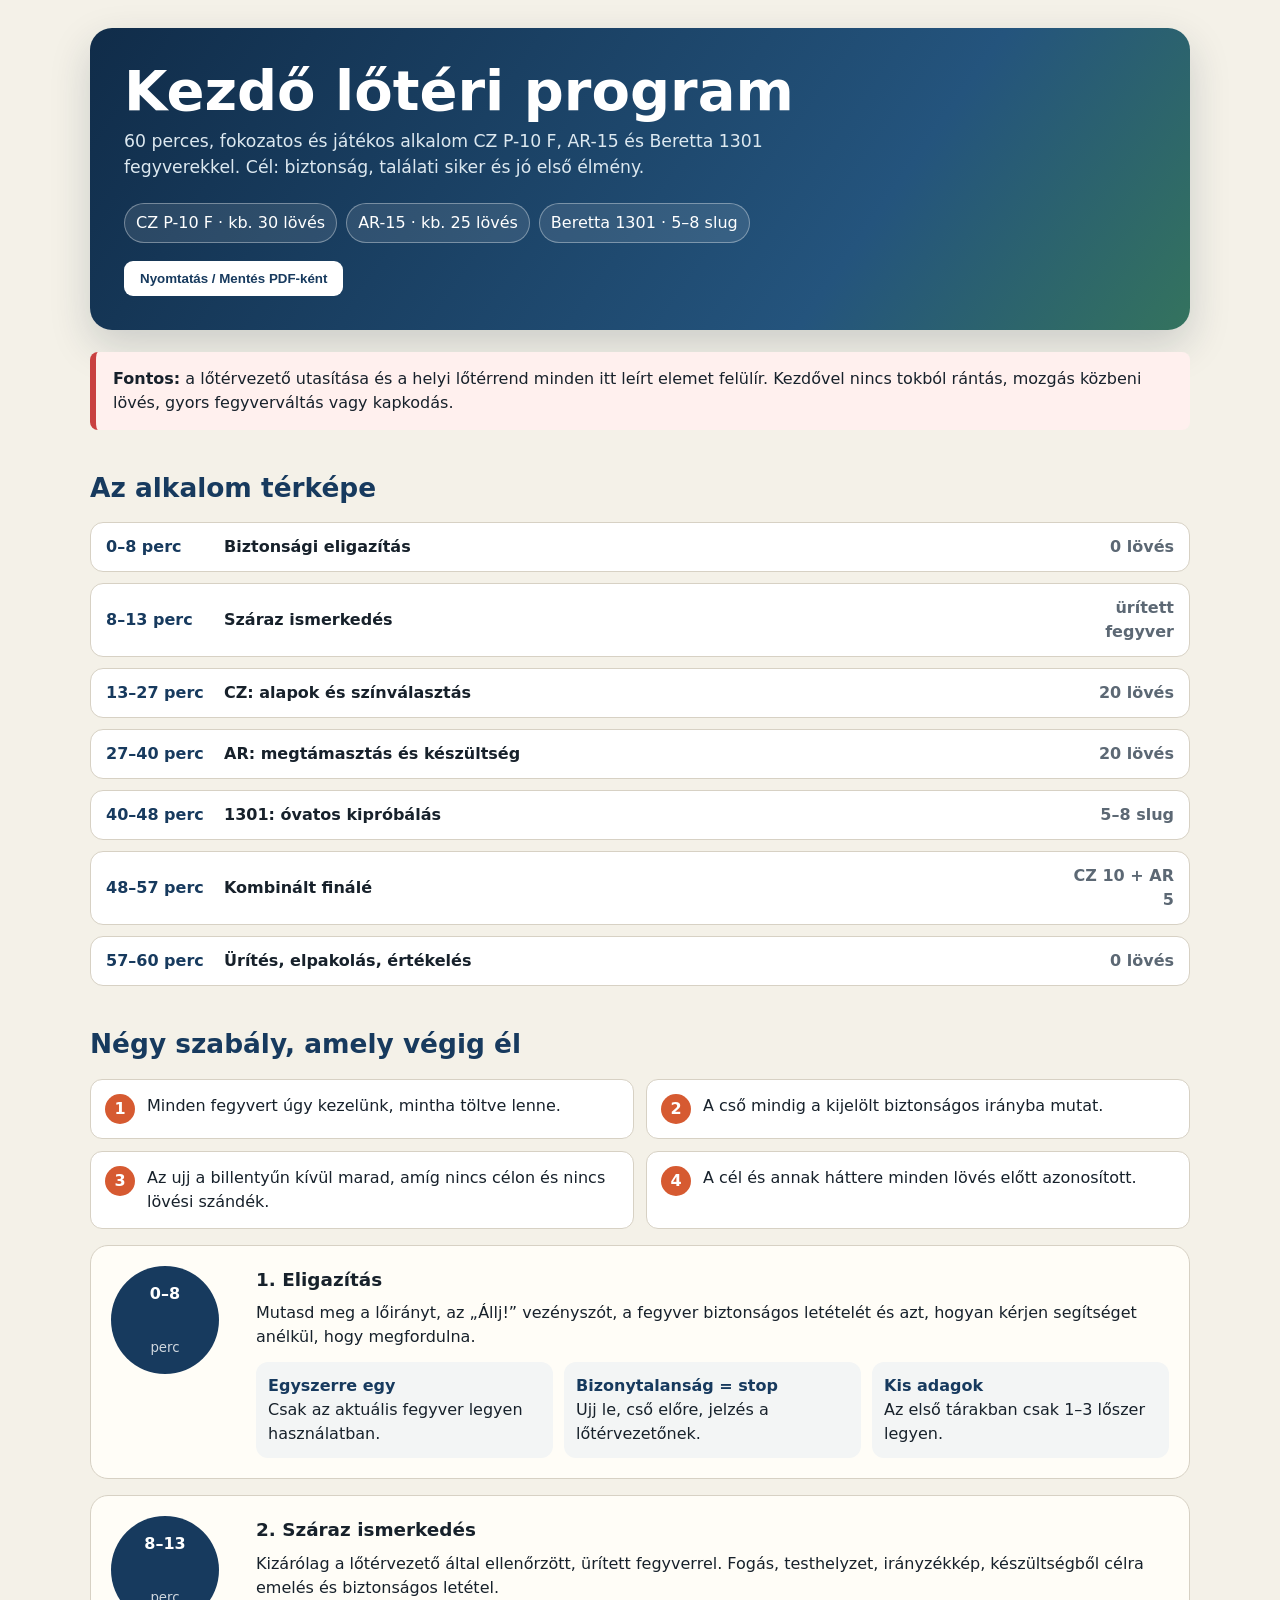
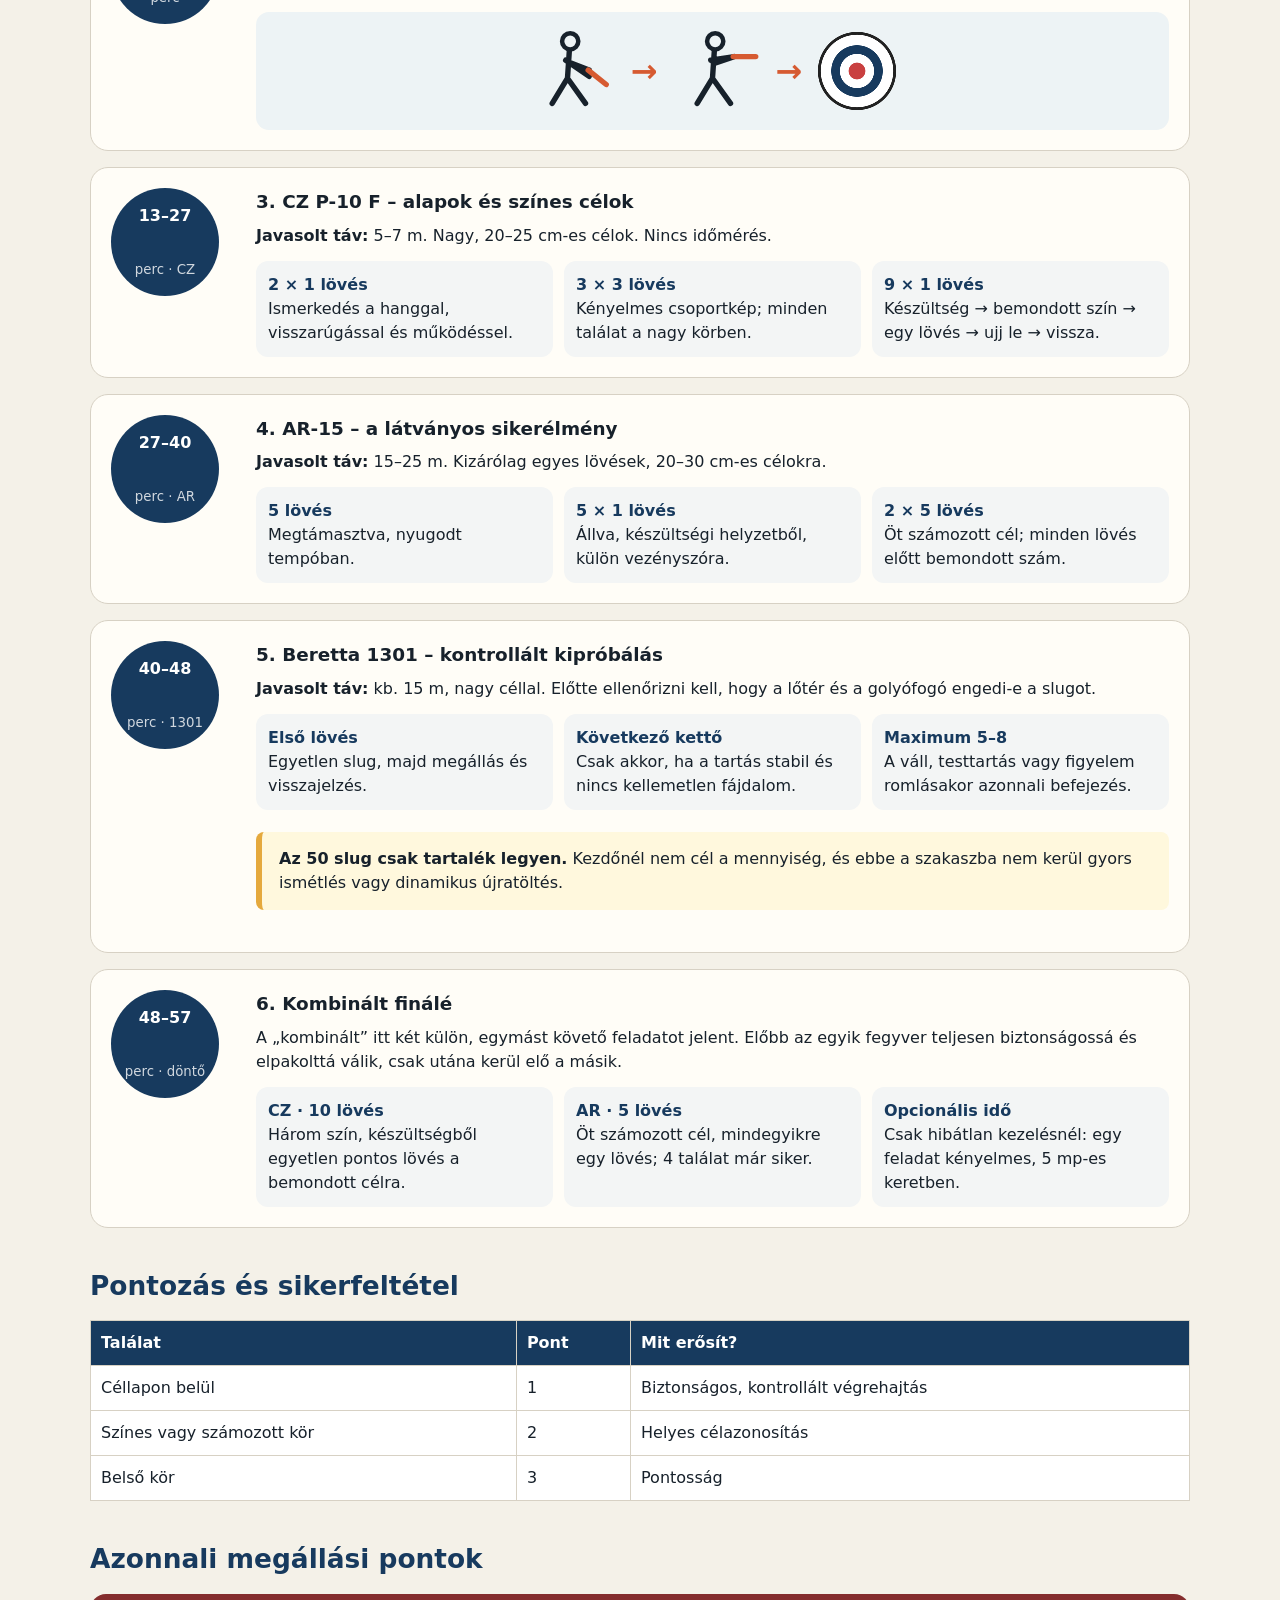
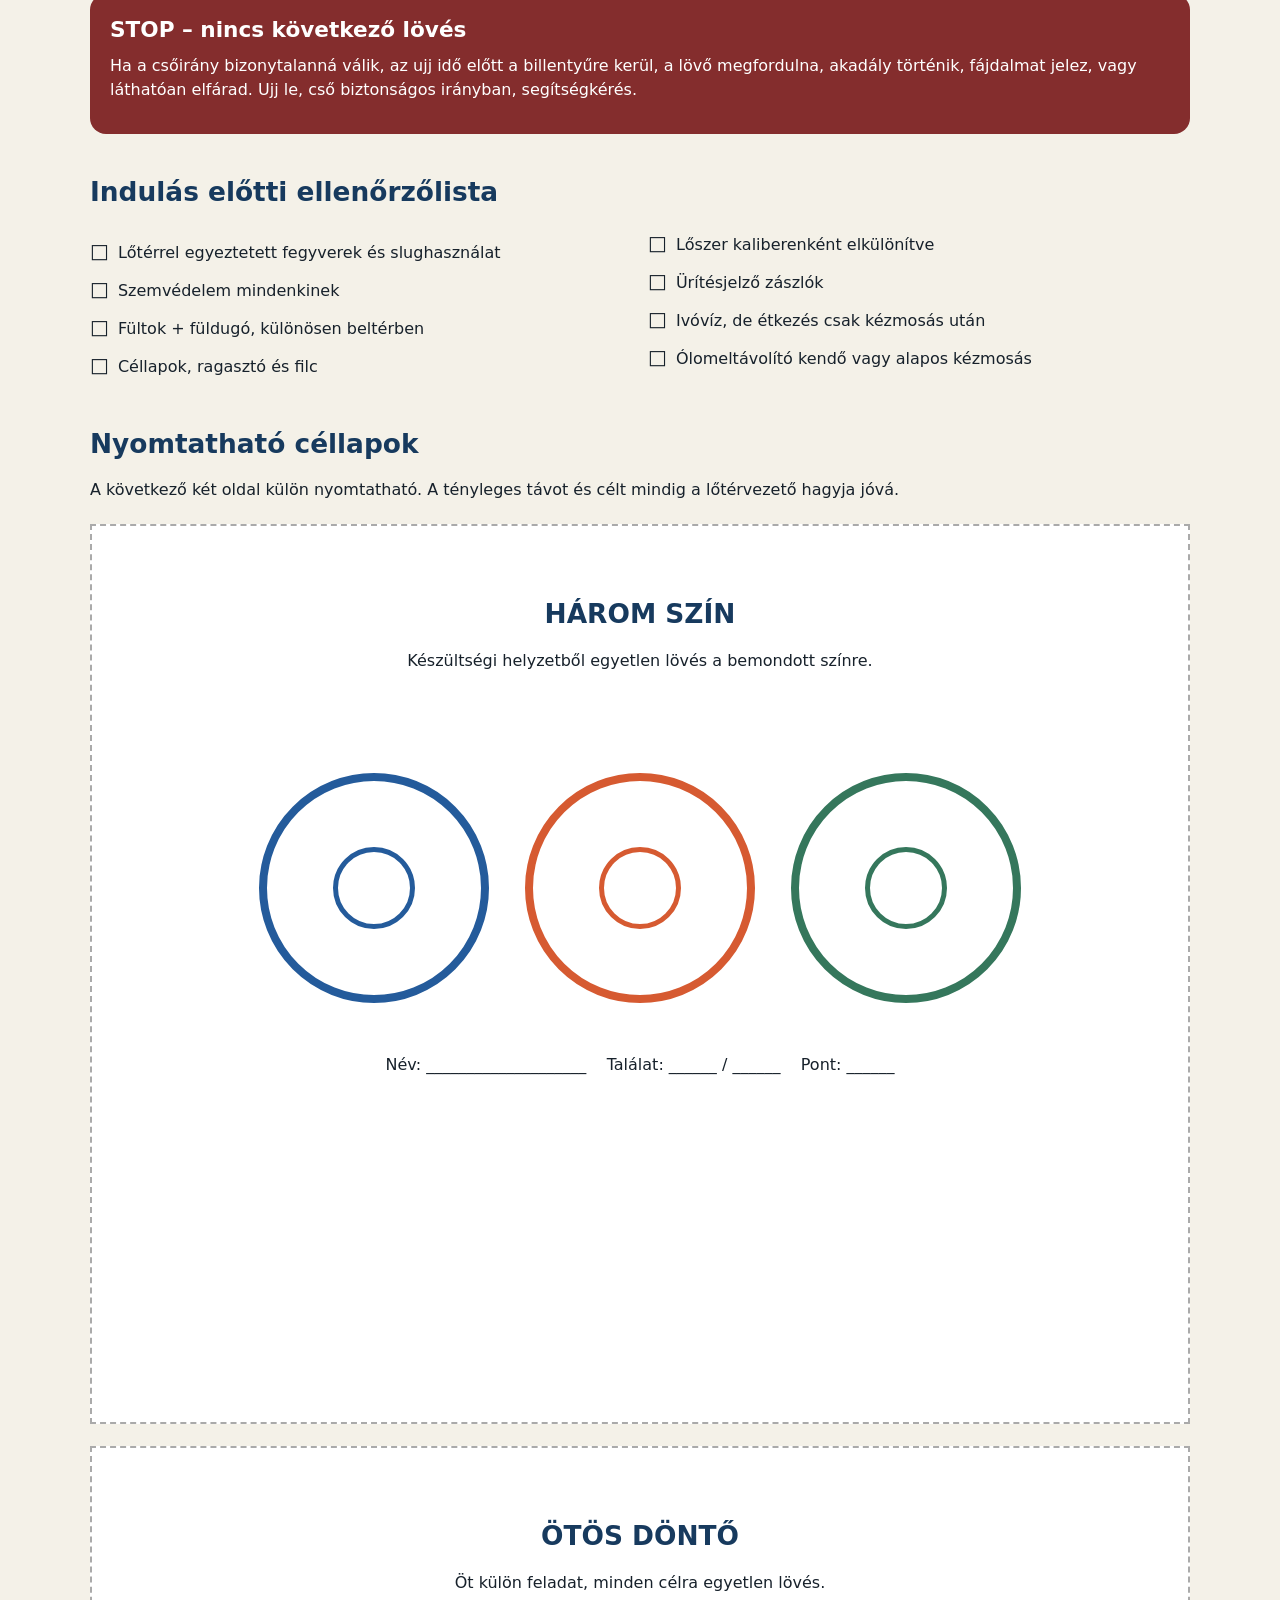
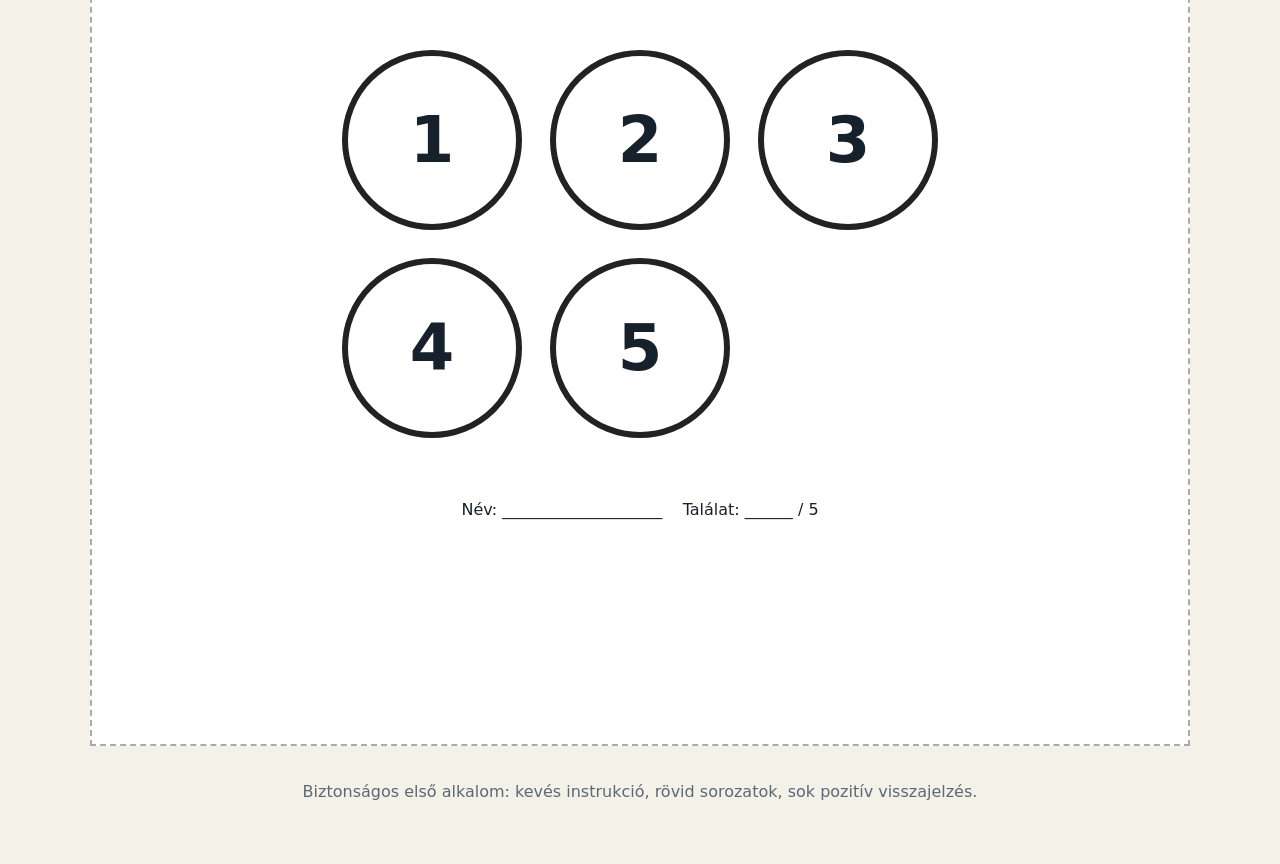
==== biropeti30loveszet/index.html @ 9f464590 "biropeti30loveszet" ====
<!doctype html>
<html lang="hu">
<head>
  <meta charset="utf-8">
  <meta name="viewport" content="width=device-width, initial-scale=1">
  <title>Kezdő lőtéri program – 60 perc</title>
  <style>
    :root {
      --ink: #17212b;
      --muted: #5c6874;
      --paper: #f4f1e8;
      --card: #fffdf7;
      --accent: #d65a31;
      --navy: #173a5e;
      --green: #32745b;
      --gold: #e5a93d;
      --red: #c94040;
      --line: #d7d1c4;
    }
    * { box-sizing: border-box; }
    body {
      margin: 0;
      color: var(--ink);
      background: var(--paper);
      font: 16px/1.5 system-ui, -apple-system, "Segoe UI", sans-serif;
    }
    main { width: min(1100px, calc(100% - 32px)); margin: 28px auto 60px; }
    header {
      padding: 34px;
      color: white;
      border-radius: 22px;
      background: linear-gradient(125deg, #102c49, #24547d 70%, #34735e);
      box-shadow: 0 16px 40px rgba(22, 42, 60, .18);
    }
    h1 { margin: 0 0 8px; font-size: clamp(2rem, 5vw, 3.5rem); line-height: 1.05; }
    h2 { margin: 38px 0 15px; font-size: 1.65rem; color: var(--navy); }
    h3 { margin: 0 0 8px; font-size: 1.15rem; }
    p { margin: 6px 0 12px; }
    .subtitle { max-width: 720px; color: #dce8f0; font-size: 1.08rem; }
    .badges { display: flex; flex-wrap: wrap; gap: 9px; margin-top: 22px; }
    .badge { padding: 7px 11px; border: 1px solid rgba(255,255,255,.35); border-radius: 999px; background: rgba(255,255,255,.1); }
    .notice {
      margin: 22px 0;
      padding: 15px 17px;
      border-left: 6px solid var(--gold);
      border-radius: 8px;
      background: #fff8dd;
    }
    .danger { border-left-color: var(--red); background: #fff0ee; }
    .grid { display: grid; grid-template-columns: repeat(3, 1fr); gap: 16px; }
    .card {
      padding: 19px;
      border: 1px solid var(--line);
      border-radius: 16px;
      background: var(--card);
      box-shadow: 0 7px 18px rgba(41, 52, 61, .07);
    }
    .card svg { width: 46px; height: 46px; margin-bottom: 8px; color: var(--navy); }
    .card ul, .card ol { padding-left: 21px; margin: 9px 0 0; }
    .timeline { display: grid; gap: 11px; }
    .time-row {
      display: grid;
      grid-template-columns: 104px 1fr 115px;
      align-items: center;
      gap: 14px;
      padding: 12px 15px;
      border-radius: 13px;
      background: white;
      border: 1px solid var(--line);
    }
    .time { font-weight: 800; color: var(--navy); }
    .rounds { text-align: right; color: var(--muted); font-weight: 700; }
    .section-card {
      display: grid;
      grid-template-columns: 125px 1fr;
      gap: 20px;
      margin: 16px 0;
      padding: 20px;
      border: 1px solid var(--line);
      border-radius: 18px;
      background: var(--card);
    }
    .clock {
      display: grid;
      place-items: center;
      width: 108px;
      height: 108px;
      color: white;
      border-radius: 50%;
      background: var(--navy);
      text-align: center;
      font-weight: 800;
    }
    .clock small { display: block; font-weight: 500; opacity: .8; }
    .steps { display: grid; grid-template-columns: repeat(3, 1fr); gap: 11px; margin-top: 13px; }
    .step { padding: 12px; border-radius: 12px; background: #f3f5f5; }
    .step strong { display: block; color: var(--navy); }
    .visual {
      display: flex;
      align-items: center;
      justify-content: center;
      gap: 14px;
      padding: 14px;
      border-radius: 13px;
      background: #edf3f5;
    }
    .pose { width: 90px; height: 90px; }
    .arrow { color: var(--accent); font-size: 2rem; font-weight: 800; }
    .target-mini { width: 82px; height: 82px; border-radius: 50%; background: radial-gradient(circle, var(--red) 0 14%, white 15% 29%, var(--navy) 30% 44%, white 45% 62%, #222 63% 67%, transparent 68%); }
    .rule-grid { display: grid; grid-template-columns: repeat(2, 1fr); gap: 12px; }
    .rule { display: flex; gap: 12px; align-items: flex-start; padding: 14px; border-radius: 12px; background: white; border: 1px solid var(--line); }
    .rule b { display: grid; place-items: center; min-width: 30px; height: 30px; color: white; border-radius: 50%; background: var(--accent); }
    .stop-box { padding: 20px; color: white; border-radius: 16px; background: #842d2d; }
    .stop-box h3 { font-size: 1.35rem; }
    .score { width: 100%; border-collapse: collapse; background: white; }
    .score th, .score td { padding: 10px; border: 1px solid var(--line); text-align: left; }
    .score th { color: white; background: var(--navy); }
    .checklist { columns: 2; padding-left: 0; list-style: none; }
    .checklist li { break-inside: avoid; margin: 8px 0; }
    .checklist li::before { content: "□"; margin-right: 9px; font-size: 1.25rem; }
    .print-targets { margin-top: 40px; }
    .target-page {
      min-height: 900px;
      margin: 22px 0;
      padding: 30px;
      border: 2px dashed #aaa;
      background: white;
      text-align: center;
    }
    .three-targets { display: flex; justify-content: center; gap: 36px; margin: 100px 0 50px; }
    .circle-target { display: grid; place-items: center; width: 230px; aspect-ratio: 1; border: 8px solid currentColor; border-radius: 50%; font-size: 4rem; font-weight: 900; }
    .circle-target::after { content: ""; width: 34%; aspect-ratio: 1; border: 5px solid currentColor; border-radius: 50%; }
    .blue { color: #245b9b; } .orange { color: #d65a31; } .green { color: #35775c; }
    .number-targets { display: grid; grid-template-columns: repeat(3, 180px); justify-content: center; gap: 28px; margin-top: 55px; }
    .number-target { display: grid; place-items: center; width: 180px; aspect-ratio: 1; border: 6px solid #222; border-radius: 50%; font-size: 4rem; font-weight: 900; }
    footer { margin-top: 34px; color: var(--muted); text-align: center; }
    button { margin-top: 18px; padding: 10px 16px; border: 0; border-radius: 9px; color: var(--navy); background: white; font-weight: 750; cursor: pointer; }
    @media (max-width: 760px) {
      .grid, .steps { grid-template-columns: 1fr; }
      .section-card { grid-template-columns: 1fr; }
      .time-row { grid-template-columns: 82px 1fr; }
      .rounds { grid-column: 2; text-align: left; }
      .rule-grid { grid-template-columns: 1fr; }
      .checklist { columns: 1; }
      .three-targets { flex-direction: column; align-items: center; margin-top: 35px; }
      .number-targets { grid-template-columns: repeat(2, 145px); }
      .number-target { width: 145px; }
    }
    @media print {
      body { background: white; font-size: 11pt; }
      main { width: 100%; margin: 0; }
      header { border-radius: 0; box-shadow: none; print-color-adjust: exact; -webkit-print-color-adjust: exact; }
      button { display: none; }
      .card, .section-card { box-shadow: none; break-inside: avoid; }
      .target-page { page-break-before: always; min-height: 96vh; border: 0; }
      .print-targets h2, .print-targets > p { display: none; }
      .circle-target, .number-target, .target-mini, header, .clock, .stop-box, .step, .notice { print-color-adjust: exact; -webkit-print-color-adjust: exact; }
    }
  </style>
</head>
<body>
<main>
  <header>
    <h1>Kezdő lőtéri program</h1>
    <p class="subtitle">60 perces, fokozatos és játékos alkalom CZ P-10 F, AR-15 és Beretta 1301 fegyverekkel. Cél: biztonság, találati siker és jó első élmény.</p>
    <div class="badges">
      <span class="badge">CZ P-10 F · kb. 30 lövés</span>
      <span class="badge">AR-15 · kb. 25 lövés</span>
      <span class="badge">Beretta 1301 · 5–8 slug</span>
    </div>
    <button onclick="window.print()">Nyomtatás / Mentés PDF-ként</button>
  </header>

  <div class="notice danger"><strong>Fontos:</strong> a lőtérvezető utasítása és a helyi lőtérrend minden itt leírt elemet felülír. Kezdővel nincs tokból rántás, mozgás közbeni lövés, gyors fegyverváltás vagy kapkodás.</div>

  <h2>Az alkalom térképe</h2>
  <div class="timeline">
    <div class="time-row"><span class="time">0–8 perc</span><strong>Biztonsági eligazítás</strong><span class="rounds">0 lövés</span></div>
    <div class="time-row"><span class="time">8–13 perc</span><strong>Száraz ismerkedés</strong><span class="rounds">ürített fegyver</span></div>
    <div class="time-row"><span class="time">13–27 perc</span><strong>CZ: alapok és színválasztás</strong><span class="rounds">20 lövés</span></div>
    <div class="time-row"><span class="time">27–40 perc</span><strong>AR: megtámasztás és készültség</strong><span class="rounds">20 lövés</span></div>
    <div class="time-row"><span class="time">40–48 perc</span><strong>1301: óvatos kipróbálás</strong><span class="rounds">5–8 slug</span></div>
    <div class="time-row"><span class="time">48–57 perc</span><strong>Kombinált finálé</strong><span class="rounds">CZ 10 + AR 5</span></div>
    <div class="time-row"><span class="time">57–60 perc</span><strong>Ürítés, elpakolás, értékelés</strong><span class="rounds">0 lövés</span></div>
  </div>

  <h2>Négy szabály, amely végig él</h2>
  <div class="rule-grid">
    <div class="rule"><b>1</b><span>Minden fegyvert úgy kezelünk, mintha töltve lenne.</span></div>
    <div class="rule"><b>2</b><span>A cső mindig a kijelölt biztonságos irányba mutat.</span></div>
    <div class="rule"><b>3</b><span>Az ujj a billentyűn kívül marad, amíg nincs célon és nincs lövési szándék.</span></div>
    <div class="rule"><b>4</b><span>A cél és annak háttere minden lövés előtt azonosított.</span></div>
  </div>

  <section class="section-card">
    <div class="clock">0–8<small>perc</small></div>
    <div>
      <h3>1. Eligazítás</h3>
      <p>Mutasd meg a lőirányt, az „Állj!” vezényszót, a fegyver biztonságos letételét és azt, hogyan kérjen segítséget anélkül, hogy megfordulna.</p>
      <div class="steps">
        <div class="step"><strong>Egyszerre egy</strong>Csak az aktuális fegyver legyen használatban.</div>
        <div class="step"><strong>Bizonytalanság = stop</strong>Ujj le, cső előre, jelzés a lőtérvezetőnek.</div>
        <div class="step"><strong>Kis adagok</strong>Az első tárakban csak 1–3 lőszer legyen.</div>
      </div>
    </div>
  </section>

  <section class="section-card">
    <div class="clock">8–13<small>perc</small></div>
    <div>
      <h3>2. Száraz ismerkedés</h3>
      <p>Kizárólag a lőtérvezető által ellenőrzött, ürített fegyverrel. Fogás, testhelyzet, irányzékkép, készültségből célra emelés és biztonságos letétel.</p>
      <div class="visual" aria-label="Készültségi helyzetből célra emelés szemléltetése">
        <svg class="pose" viewBox="0 0 100 100" role="img" aria-label="Biztonságos készültségi helyzet">
          <circle cx="48" cy="17" r="9" fill="none" stroke="currentColor" stroke-width="5"/>
          <path d="M47 28 L45 58 L28 86 M45 58 L65 86 M43 38 L69 56 M46 40 L69 49" fill="none" stroke="currentColor" stroke-width="6" stroke-linecap="round"/>
          <path d="M68 49 L88 65" stroke="#d65a31" stroke-width="6" stroke-linecap="round"/>
        </svg>
        <span class="arrow">→</span>
        <svg class="pose" viewBox="0 0 100 100" role="img" aria-label="Célra emelt helyzet">
          <circle cx="48" cy="17" r="9" fill="none" stroke="currentColor" stroke-width="5"/>
          <path d="M47 28 L45 58 L28 86 M45 58 L65 86 M43 38 L69 34 M46 42 L69 34" fill="none" stroke="currentColor" stroke-width="6" stroke-linecap="round"/>
          <path d="M68 34 L93 34" stroke="#d65a31" stroke-width="6" stroke-linecap="round"/>
        </svg>
        <span class="arrow">→</span>
        <div class="target-mini" aria-label="Kör alakú cél"></div>
      </div>
    </div>
  </section>

  <section class="section-card">
    <div class="clock">13–27<small>perc · CZ</small></div>
    <div>
      <h3>3. CZ P-10 F – alapok és színes célok</h3>
      <p><strong>Javasolt táv:</strong> 5–7 m. Nagy, 20–25 cm-es célok. Nincs időmérés.</p>
      <div class="steps">
        <div class="step"><strong>2 × 1 lövés</strong>Ismerkedés a hanggal, visszarúgással és működéssel.</div>
        <div class="step"><strong>3 × 3 lövés</strong>Kényelmes csoportkép; minden találat a nagy körben.</div>
        <div class="step"><strong>9 × 1 lövés</strong>Készültség → bemondott szín → egy lövés → ujj le → vissza.</div>
      </div>
    </div>
  </section>

  <section class="section-card">
    <div class="clock">27–40<small>perc · AR</small></div>
    <div>
      <h3>4. AR-15 – a látványos sikerélmény</h3>
      <p><strong>Javasolt táv:</strong> 15–25 m. Kizárólag egyes lövések, 20–30 cm-es célokra.</p>
      <div class="steps">
        <div class="step"><strong>5 lövés</strong>Megtámasztva, nyugodt tempóban.</div>
        <div class="step"><strong>5 × 1 lövés</strong>Állva, készültségi helyzetből, külön vezényszóra.</div>
        <div class="step"><strong>2 × 5 lövés</strong>Öt számozott cél; minden lövés előtt bemondott szám.</div>
      </div>
    </div>
  </section>

  <section class="section-card">
    <div class="clock">40–48<small>perc · 1301</small></div>
    <div>
      <h3>5. Beretta 1301 – kontrollált kipróbálás</h3>
      <p><strong>Javasolt táv:</strong> kb. 15 m, nagy céllal. Előtte ellenőrizni kell, hogy a lőtér és a golyófogó engedi-e a slugot.</p>
      <div class="steps">
        <div class="step"><strong>Első lövés</strong>Egyetlen slug, majd megállás és visszajelzés.</div>
        <div class="step"><strong>Következő kettő</strong>Csak akkor, ha a tartás stabil és nincs kellemetlen fájdalom.</div>
        <div class="step"><strong>Maximum 5–8</strong>A váll, testtartás vagy figyelem romlásakor azonnali befejezés.</div>
      </div>
      <div class="notice"><strong>Az 50 slug csak tartalék legyen.</strong> Kezdőnél nem cél a mennyiség, és ebbe a szakaszba nem kerül gyors ismétlés vagy dinamikus újratöltés.</div>
    </div>
  </section>

  <section class="section-card">
    <div class="clock">48–57<small>perc · döntő</small></div>
    <div>
      <h3>6. Kombinált finálé</h3>
      <p>A „kombinált” itt két külön, egymást követő feladatot jelent. Előbb az egyik fegyver teljesen biztonságossá és elpakolttá válik, csak utána kerül elő a másik.</p>
      <div class="steps">
        <div class="step"><strong>CZ · 10 lövés</strong>Három szín, készültségből egyetlen pontos lövés a bemondott célra.</div>
        <div class="step"><strong>AR · 5 lövés</strong>Öt számozott cél, mindegyikre egy lövés; 4 találat már siker.</div>
        <div class="step"><strong>Opcionális idő</strong>Csak hibátlan kezelésnél: egy feladat kényelmes, 5 mp-es keretben.</div>
      </div>
    </div>
  </section>

  <h2>Pontozás és sikerfeltétel</h2>
  <table class="score">
    <thead><tr><th>Találat</th><th>Pont</th><th>Mit erősít?</th></tr></thead>
    <tbody>
      <tr><td>Céllapon belül</td><td>1</td><td>Biztonságos, kontrollált végrehajtás</td></tr>
      <tr><td>Színes vagy számozott kör</td><td>2</td><td>Helyes célazonosítás</td></tr>
      <tr><td>Belső kör</td><td>3</td><td>Pontosság</td></tr>
    </tbody>
  </table>

  <h2>Azonnali megállási pontok</h2>
  <div class="stop-box">
    <h3>STOP – nincs következő lövés</h3>
    <p>Ha a csőirány bizonytalanná válik, az ujj idő előtt a billentyűre kerül, a lövő megfordulna, akadály történik, fájdalmat jelez, vagy láthatóan elfárad. Ujj le, cső biztonságos irányban, segítségkérés.</p>
  </div>

  <h2>Indulás előtti ellenőrzőlista</h2>
  <ul class="checklist">
    <li>Lőtérrel egyeztetett fegyverek és slughasználat</li>
    <li>Szemvédelem mindenkinek</li>
    <li>Fültok + füldugó, különösen beltérben</li>
    <li>Céllapok, ragasztó és filc</li>
    <li>Lőszer kaliberenként elkülönítve</li>
    <li>Ürítésjelző zászlók</li>
    <li>Ivóvíz, de étkezés csak kézmosás után</li>
    <li>Ólomeltávolító kendő vagy alapos kézmosás</li>
  </ul>

  <section class="print-targets">
    <h2>Nyomtatható céllapok</h2>
    <p>A következő két oldal külön nyomtatható. A tényleges távot és célt mindig a lőtérvezető hagyja jóvá.</p>

    <div class="target-page">
      <h2>HÁROM SZÍN</h2>
      <p>Készültségi helyzetből egyetlen lövés a bemondott színre.</p>
      <div class="three-targets">
        <div class="circle-target blue" aria-label="Kék cél"></div>
        <div class="circle-target orange" aria-label="Narancs cél"></div>
        <div class="circle-target green" aria-label="Zöld cél"></div>
      </div>
      <p>Név: ____________________ &nbsp;&nbsp; Találat: ______ / ______ &nbsp;&nbsp; Pont: ______</p>
    </div>

    <div class="target-page">
      <h2>ÖTÖS DÖNTŐ</h2>
      <p>Öt külön feladat, minden célra egyetlen lövés.</p>
      <div class="number-targets">
        <div class="number-target">1</div><div class="number-target">2</div><div class="number-target">3</div>
        <div class="number-target">4</div><div class="number-target">5</div>
      </div>
      <p style="margin-top:60px">Név: ____________________ &nbsp;&nbsp; Találat: ______ / 5</p>
    </div>
  </section>

  <footer>Biztonságos első alkalom: kevés instrukció, rövid sorozatok, sok pozitív visszajelzés.</footer>
</main>
</body>
</html>
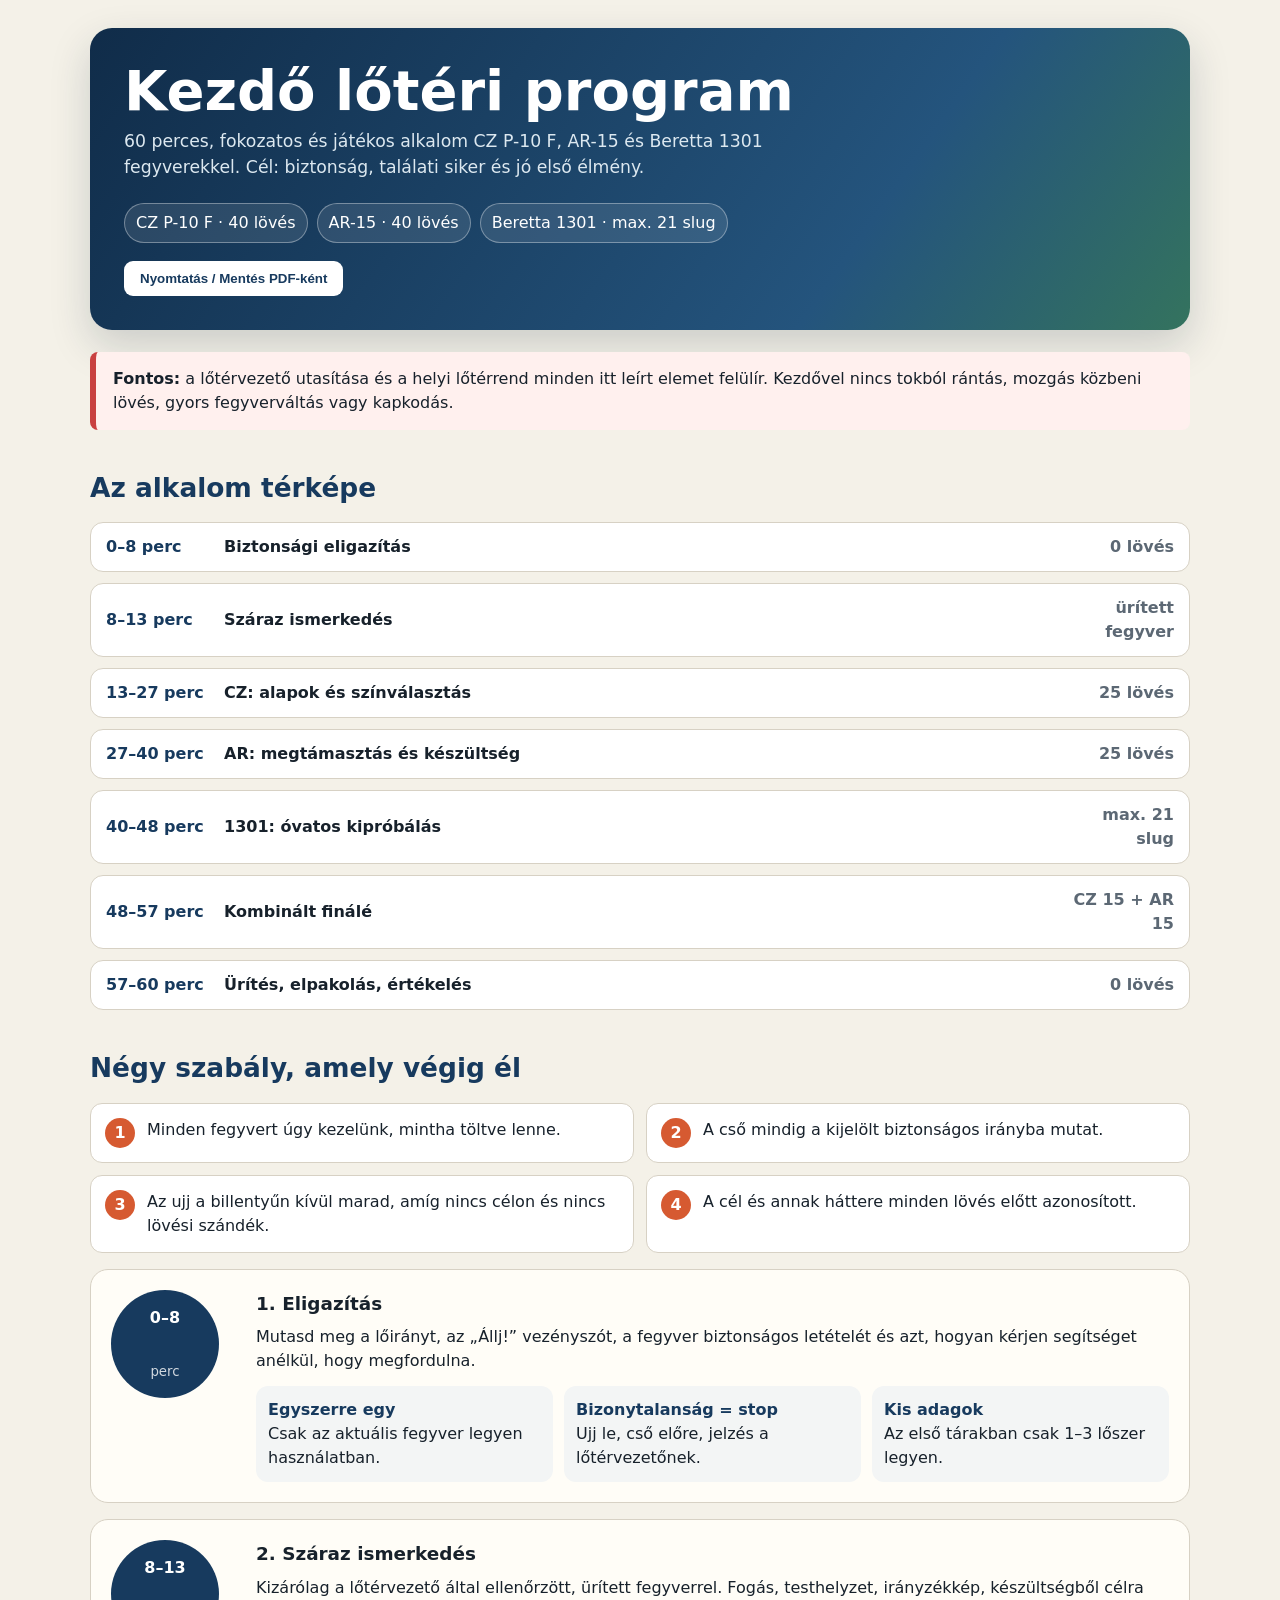
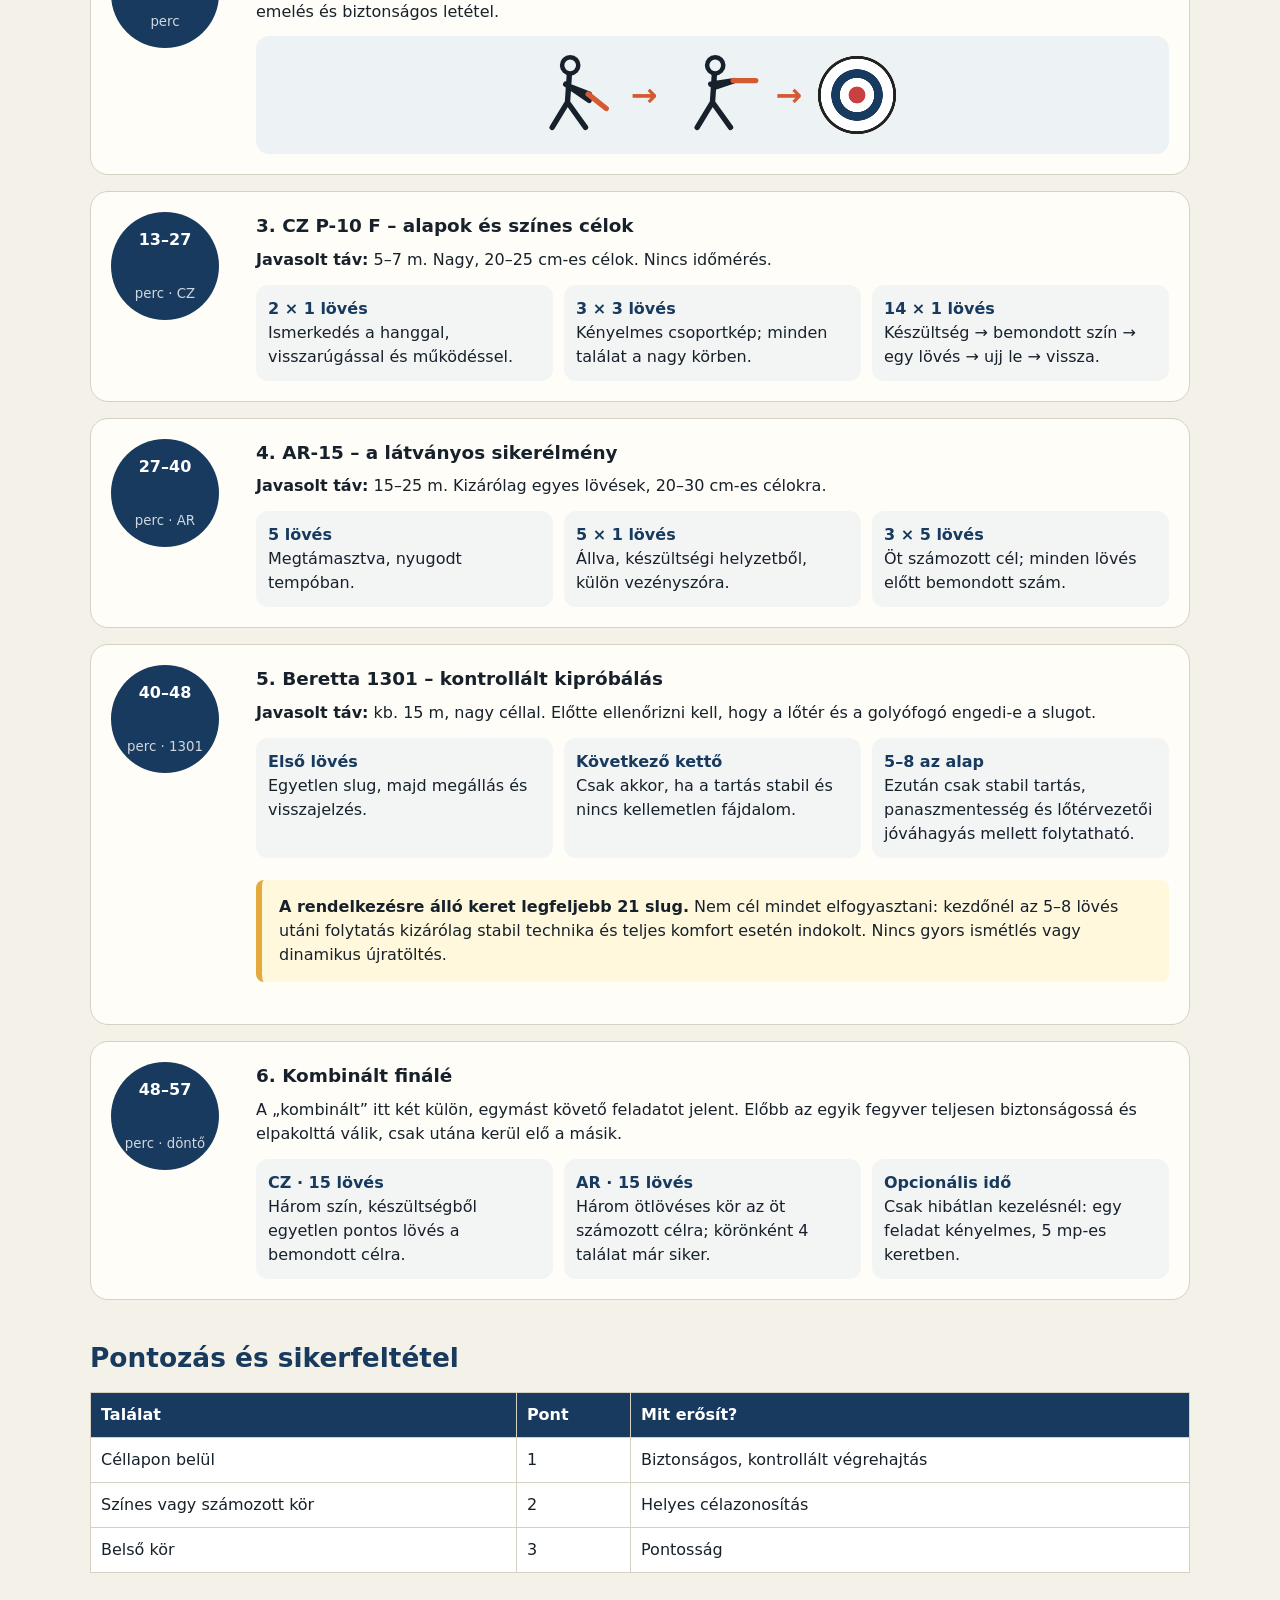
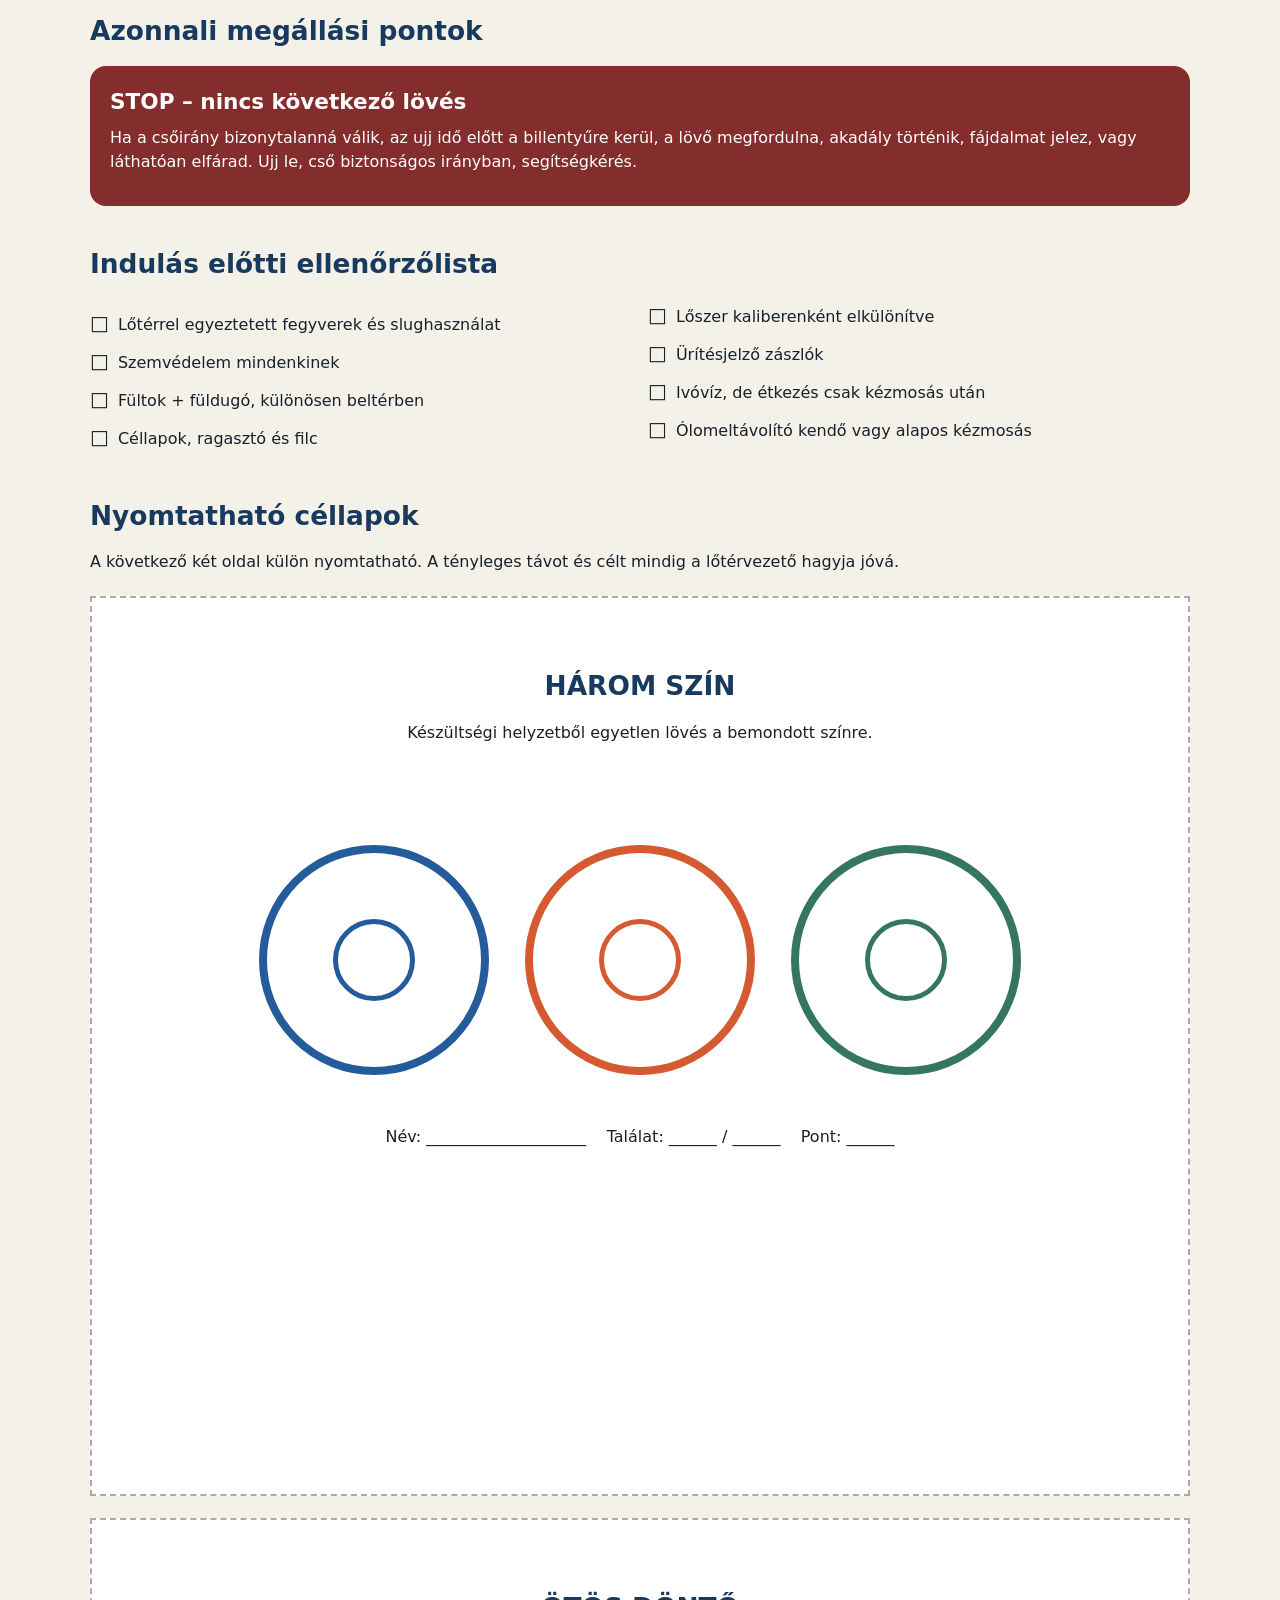
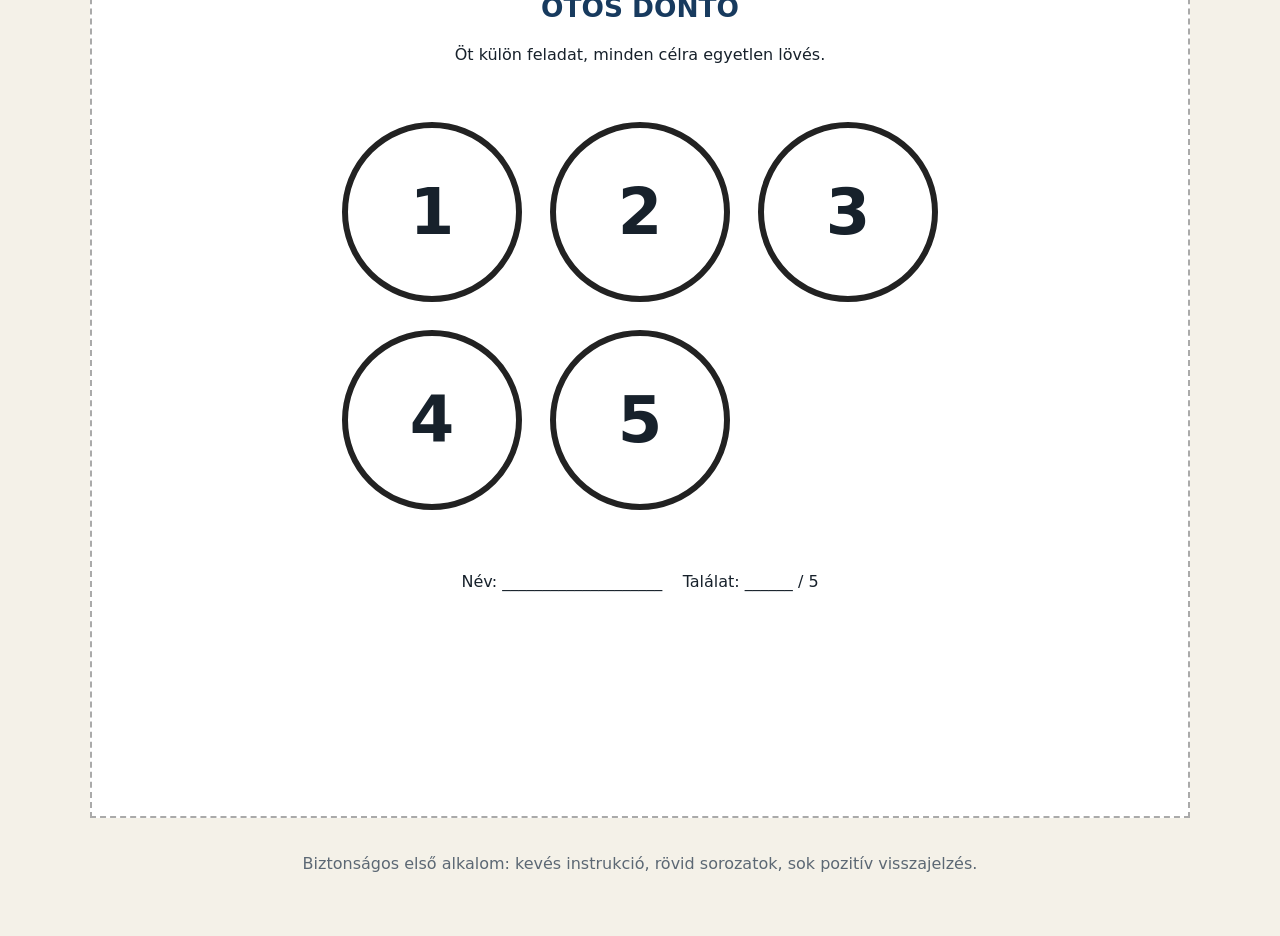
==== commit d6acc991: "updated loveszet" ====
--- a/biropeti30loveszet/index.html
+++ b/biropeti30loveszet/index.html
@@ -164,9 +164,9 @@
     <h1>Kezdő lőtéri program</h1>
     <p class="subtitle">60 perces, fokozatos és játékos alkalom CZ P-10 F, AR-15 és Beretta 1301 fegyverekkel. Cél: biztonság, találati siker és jó első élmény.</p>
     <div class="badges">
-      <span class="badge">CZ P-10 F · kb. 30 lövés</span>
-      <span class="badge">AR-15 · kb. 25 lövés</span>
-      <span class="badge">Beretta 1301 · 5–8 slug</span>
+      <span class="badge">CZ P-10 F · 40 lövés</span>
+      <span class="badge">AR-15 · 40 lövés</span>
+      <span class="badge">Beretta 1301 · max. 21 slug</span>
     </div>
     <button onclick="window.print()">Nyomtatás / Mentés PDF-ként</button>
   </header>
@@ -177,10 +177,10 @@
   <div class="timeline">
     <div class="time-row"><span class="time">0–8 perc</span><strong>Biztonsági eligazítás</strong><span class="rounds">0 lövés</span></div>
     <div class="time-row"><span class="time">8–13 perc</span><strong>Száraz ismerkedés</strong><span class="rounds">ürített fegyver</span></div>
-    <div class="time-row"><span class="time">13–27 perc</span><strong>CZ: alapok és színválasztás</strong><span class="rounds">20 lövés</span></div>
-    <div class="time-row"><span class="time">27–40 perc</span><strong>AR: megtámasztás és készültség</strong><span class="rounds">20 lövés</span></div>
-    <div class="time-row"><span class="time">40–48 perc</span><strong>1301: óvatos kipróbálás</strong><span class="rounds">5–8 slug</span></div>
-    <div class="time-row"><span class="time">48–57 perc</span><strong>Kombinált finálé</strong><span class="rounds">CZ 10 + AR 5</span></div>
+    <div class="time-row"><span class="time">13–27 perc</span><strong>CZ: alapok és színválasztás</strong><span class="rounds">25 lövés</span></div>
+    <div class="time-row"><span class="time">27–40 perc</span><strong>AR: megtámasztás és készültség</strong><span class="rounds">25 lövés</span></div>
+    <div class="time-row"><span class="time">40–48 perc</span><strong>1301: óvatos kipróbálás</strong><span class="rounds">max. 21 slug</span></div>
+    <div class="time-row"><span class="time">48–57 perc</span><strong>Kombinált finálé</strong><span class="rounds">CZ 15 + AR 15</span></div>
     <div class="time-row"><span class="time">57–60 perc</span><strong>Ürítés, elpakolás, értékelés</strong><span class="rounds">0 lövés</span></div>
   </div>
 
@@ -236,7 +236,7 @@
       <div class="steps">
         <div class="step"><strong>2 × 1 lövés</strong>Ismerkedés a hanggal, visszarúgással és működéssel.</div>
         <div class="step"><strong>3 × 3 lövés</strong>Kényelmes csoportkép; minden találat a nagy körben.</div>
-        <div class="step"><strong>9 × 1 lövés</strong>Készültség → bemondott szín → egy lövés → ujj le → vissza.</div>
+        <div class="step"><strong>14 × 1 lövés</strong>Készültség → bemondott szín → egy lövés → ujj le → vissza.</div>
       </div>
     </div>
   </section>
@@ -249,7 +249,7 @@
       <div class="steps">
         <div class="step"><strong>5 lövés</strong>Megtámasztva, nyugodt tempóban.</div>
         <div class="step"><strong>5 × 1 lövés</strong>Állva, készültségi helyzetből, külön vezényszóra.</div>
-        <div class="step"><strong>2 × 5 lövés</strong>Öt számozott cél; minden lövés előtt bemondott szám.</div>
+        <div class="step"><strong>3 × 5 lövés</strong>Öt számozott cél; minden lövés előtt bemondott szám.</div>
       </div>
     </div>
   </section>
@@ -262,9 +262,9 @@
       <div class="steps">
         <div class="step"><strong>Első lövés</strong>Egyetlen slug, majd megállás és visszajelzés.</div>
         <div class="step"><strong>Következő kettő</strong>Csak akkor, ha a tartás stabil és nincs kellemetlen fájdalom.</div>
-        <div class="step"><strong>Maximum 5–8</strong>A váll, testtartás vagy figyelem romlásakor azonnali befejezés.</div>
-      </div>
-      <div class="notice"><strong>Az 50 slug csak tartalék legyen.</strong> Kezdőnél nem cél a mennyiség, és ebbe a szakaszba nem kerül gyors ismétlés vagy dinamikus újratöltés.</div>
+        <div class="step"><strong>5–8 az alap</strong>Ezután csak stabil tartás, panaszmentesség és lőtérvezetői jóváhagyás mellett folytatható.</div>
+      </div>
+      <div class="notice"><strong>A rendelkezésre álló keret legfeljebb 21 slug.</strong> Nem cél mindet elfogyasztani: kezdőnél az 5–8 lövés utáni folytatás kizárólag stabil technika és teljes komfort esetén indokolt. Nincs gyors ismétlés vagy dinamikus újratöltés.</div>
     </div>
   </section>
 
@@ -274,8 +274,8 @@
       <h3>6. Kombinált finálé</h3>
       <p>A „kombinált” itt két külön, egymást követő feladatot jelent. Előbb az egyik fegyver teljesen biztonságossá és elpakolttá válik, csak utána kerül elő a másik.</p>
       <div class="steps">
-        <div class="step"><strong>CZ · 10 lövés</strong>Három szín, készültségből egyetlen pontos lövés a bemondott célra.</div>
-        <div class="step"><strong>AR · 5 lövés</strong>Öt számozott cél, mindegyikre egy lövés; 4 találat már siker.</div>
+        <div class="step"><strong>CZ · 15 lövés</strong>Három szín, készültségből egyetlen pontos lövés a bemondott célra.</div>
+        <div class="step"><strong>AR · 15 lövés</strong>Három ötlövéses kör az öt számozott célra; körönként 4 találat már siker.</div>
         <div class="step"><strong>Opcionális idő</strong>Csak hibátlan kezelésnél: egy feladat kényelmes, 5 mp-es keretben.</div>
       </div>
     </div>
